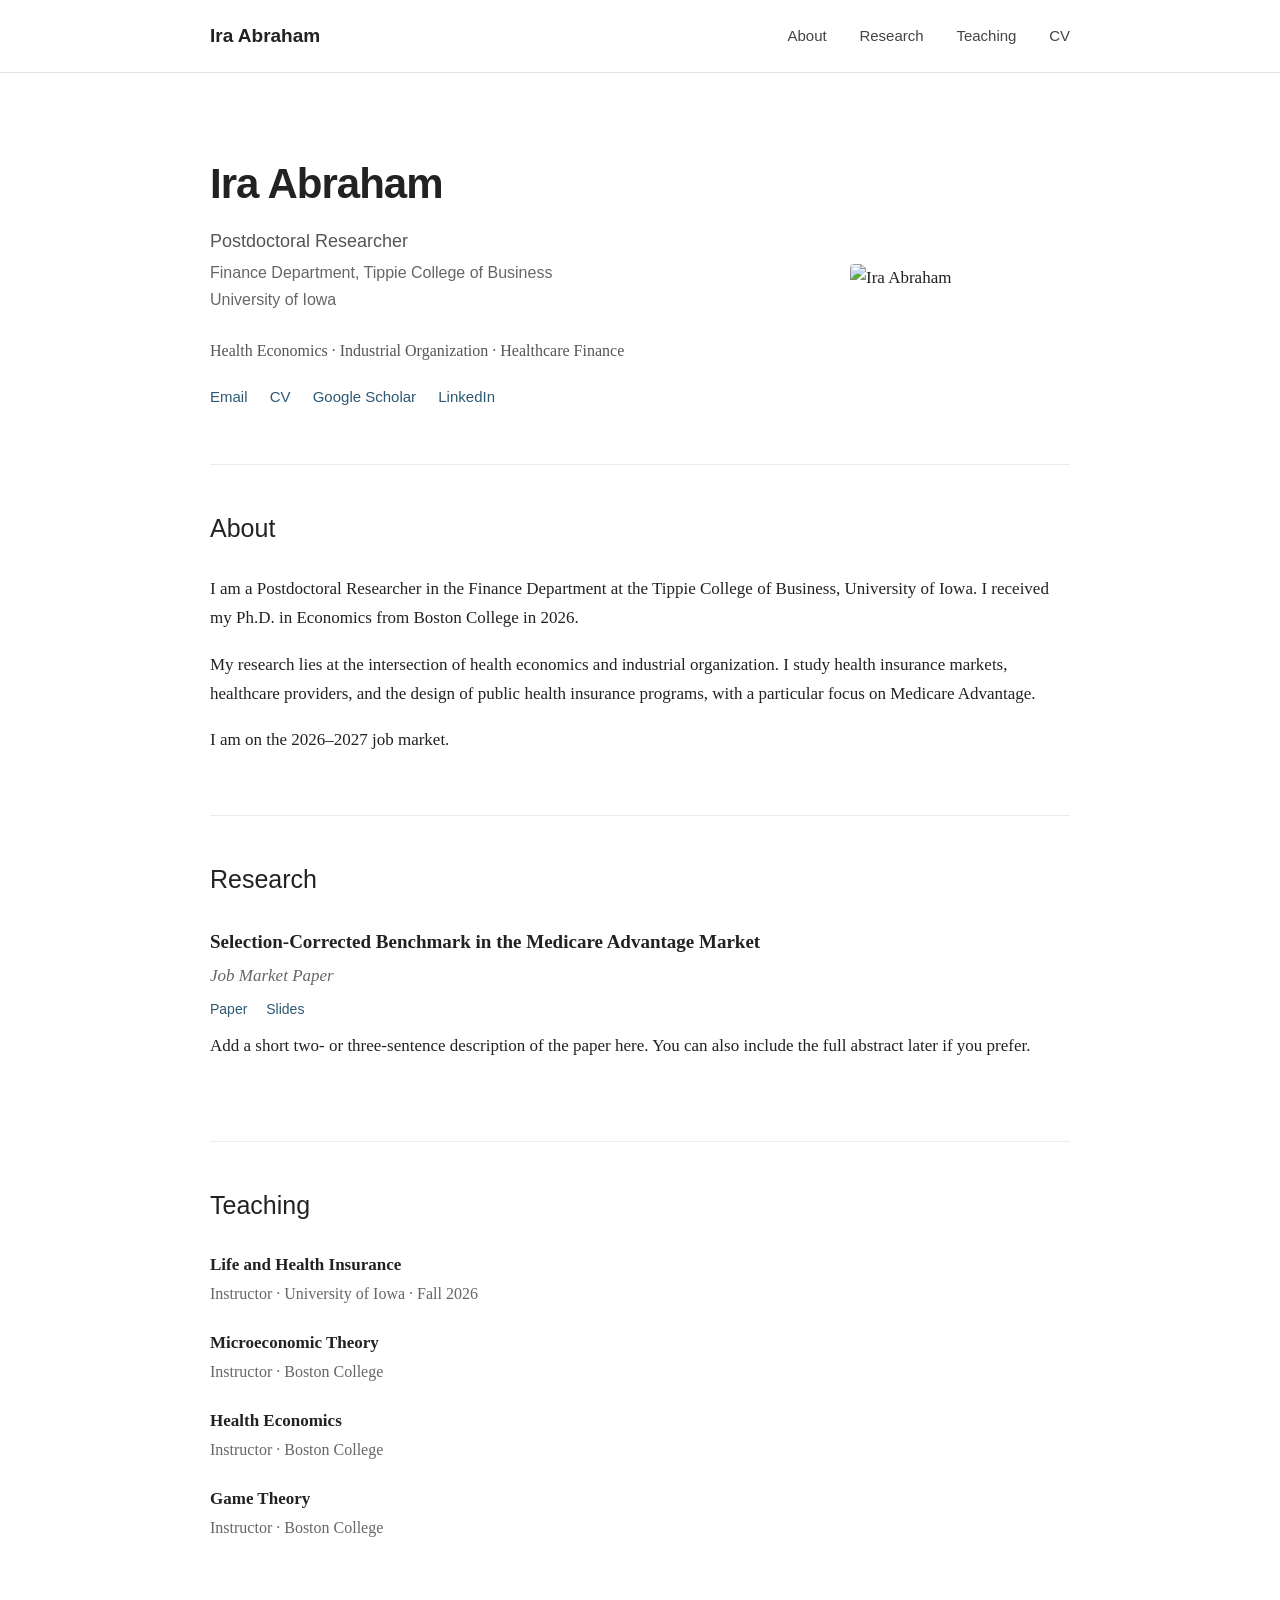
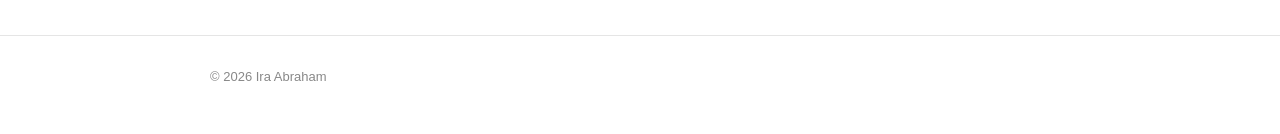
==== index.html @ f6c1aeca "Create index.html" ====
<!DOCTYPE html>
<html lang="en">

<head>
  <meta charset="UTF-8">
  <meta name="viewport" content="width=device-width, initial-scale=1.0">

  <title>Ira Abraham</title>

  <style>

    /* ---------- GENERAL ---------- */

    * {
      box-sizing: border-box;
    }

    html {
      scroll-behavior: smooth;
    }

    body {
      margin: 0;
      background: #ffffff;
      color: #222;
      font-family: Georgia, "Times New Roman", serif;
      font-size: 17px;
      line-height: 1.7;
    }

    a {
      color: #2d5873;
      text-decoration: none;
    }

    a:hover {
      text-decoration: underline;
    }

    .container {
      max-width: 920px;
      margin: 0 auto;
      padding: 0 30px;
    }


    /* ---------- NAVIGATION ---------- */

    nav {
      border-bottom: 1px solid #e5e5e5;
      padding: 20px 0;
      font-family: Arial, Helvetica, sans-serif;
    }

    .nav-inner {
      display: flex;
      justify-content: space-between;
      align-items: center;
    }

    .nav-name {
      font-size: 19px;
      font-weight: 600;
      color: #222;
    }

    .nav-links a {
      margin-left: 28px;
      color: #444;
      font-size: 15px;
    }


    /* ---------- INTRO ---------- */

    .intro {
      display: grid;
      grid-template-columns: 1fr 220px;
      gap: 60px;
      align-items: center;
      padding: 75px 0 55px;
    }

    h1 {
      font-family: Arial, Helvetica, sans-serif;
      font-size: 42px;
      margin: 0 0 6px;
      font-weight: 600;
      letter-spacing: -1px;
    }

    .position {
      font-family: Arial, Helvetica, sans-serif;
      font-size: 18px;
      color: #555;
      margin-bottom: 3px;
    }

    .institution {
      font-family: Arial, Helvetica, sans-serif;
      font-size: 16px;
      color: #666;
      margin-bottom: 23px;
    }

    .fields {
      font-size: 16px;
      color: #555;
      margin-bottom: 20px;
    }

    .profile-photo {
      width: 210px;
      height: 210px;
      object-fit: cover;
      border-radius: 4px;
    }

    .quick-links {
      font-family: Arial, Helvetica, sans-serif;
      font-size: 15px;
      margin-top: 18px;
    }

    .quick-links a {
      margin-right: 18px;
    }


    /* ---------- SECTIONS ---------- */

    section {
      padding: 42px 0;
      border-top: 1px solid #ececec;
    }

    h2 {
      font-family: Arial, Helvetica, sans-serif;
      font-size: 25px;
      font-weight: 500;
      margin-top: 0;
      margin-bottom: 25px;
    }

    p {
      margin-top: 0;
      margin-bottom: 18px;
    }


    /* ---------- RESEARCH ---------- */

    .paper {
      margin-bottom: 38px;
    }

    .paper-title {
      font-size: 19px;
      font-weight: bold;
      margin-bottom: 4px;
    }

    .paper-status {
      font-style: italic;
      color: #666;
      margin-bottom: 7px;
    }

    .paper-links {
      font-family: Arial, Helvetica, sans-serif;
      font-size: 14px;
      margin-bottom: 10px;
    }

    .paper-links a {
      margin-right: 15px;
    }


    /* ---------- TEACHING ---------- */

    .teaching-item {
      margin-bottom: 22px;
    }

    .course {
      font-weight: bold;
    }

    .course-details {
      color: #666;
      font-size: 16px;
    }


    /* ---------- FOOTER ---------- */

    footer {
      margin-top: 30px;
      border-top: 1px solid #e5e5e5;
      padding: 30px 0 45px;
      font-family: Arial, Helvetica, sans-serif;
      font-size: 13px;
      color: #888;
    }


    /* ---------- MOBILE ---------- */

    @media (max-width: 700px) {

      .intro {
        grid-template-columns: 1fr;
        padding-top: 45px;
        gap: 30px;
      }

      .profile-photo {
        width: 180px;
        height: 180px;
      }

      .intro-photo {
        order: -1;
      }

      h1 {
        font-size: 34px;
      }

      .nav-inner {
        flex-direction: column;
        align-items: flex-start;
      }

      .nav-links {
        margin-top: 12px;
      }

      .nav-links a {
        margin-left: 0;
        margin-right: 18px;
      }
    }

  </style>

</head>


<body>


<!-- NAVIGATION -->

<nav>
  <div class="container nav-inner">

    <div class="nav-name">
      Ira Abraham
    </div>

    <div class="nav-links">
      <a href="#about">About</a>
      <a href="#research">Research</a>
      <a href="#teaching">Teaching</a>
      <a href="assets/Ira_Abraham_CV.pdf" target="_blank">CV</a>
    </div>

  </div>
</nav>



<main class="container">


<!-- INTRO -->

<div class="intro">

  <div>

    <h1>Ira Abraham</h1>

    <div class="position">
      Postdoctoral Researcher
    </div>

    <div class="institution">
      Finance Department, Tippie College of Business<br>
      University of Iowa
    </div>

    <div class="fields">
      Health Economics · Industrial Organization · Healthcare Finance
    </div>

    <div class="quick-links">

      <a href="mailto:YOUR_EMAIL_HERE">
        Email
      </a>

      <a href="assets/Ira_Abraham_CV.pdf" target="_blank">
        CV
      </a>

      <a href="YOUR_GOOGLE_SCHOLAR_LINK" target="_blank">
        Google Scholar
      </a>

      <a href="YOUR_LINKEDIN_LINK" target="_blank">
        LinkedIn
      </a>

    </div>

  </div>


  <div class="intro-photo">

    <!-- Automatically uses your GitHub profile picture -->
    <img
      class="profile-photo"
      src="https://github.com/iraabraham.png"
      alt="Ira Abraham">

  </div>

</div>



<!-- ABOUT -->

<section id="about">

  <h2>About</h2>

  <p>
    I am a Postdoctoral Researcher in the Finance Department at the
    Tippie College of Business, University of Iowa.
    I received my Ph.D. in Economics from Boston College in 2026.
  </p>

  <p>
    My research lies at the intersection of health economics and
    industrial organization. I study health insurance markets,
    healthcare providers, and the design of public health insurance
    programs, with a particular focus on Medicare Advantage.
  </p>

  <p>
    I am on the 2026–2027 job market.
  </p>

</section>



<!-- RESEARCH -->

<section id="research">

  <h2>Research</h2>


  <div class="paper">

    <div class="paper-title">
      Selection-Corrected Benchmark in the Medicare Advantage Market
    </div>

    <div class="paper-status">
      Job Market Paper
    </div>

    <div class="paper-links">

      <a href="#" target="_blank">
        Paper
      </a>

      <a href="#" target="_blank">
        Slides
      </a>

    </div>

    <p>
      Add a short two- or three-sentence description of the paper here.
      You can also include the full abstract later if you prefer.
    </p>

  </div>


  <!--
  COPY THIS BLOCK WHEN YOU WANT TO ADD ANOTHER PAPER

  <div class="paper">

    <div class="paper-title">
      Title of Paper
    </div>

    <div class="paper-status">
      Working Paper
    </div>

    <div class="paper-links">
      <a href="#" target="_blank">Paper</a>
    </div>

    <p>
      Short description of the paper.
    </p>

  </div>

  -->


</section>



<!-- TEACHING -->

<section id="teaching">

  <h2>Teaching</h2>


  <div class="teaching-item">

    <div class="course">
      Life and Health Insurance
    </div>

    <div class="course-details">
      Instructor · University of Iowa · Fall 2026
    </div>

  </div>


  <div class="teaching-item">

    <div class="course">
      Microeconomic Theory
    </div>

    <div class="course-details">
      Instructor · Boston College
    </div>

  </div>


  <div class="teaching-item">

    <div class="course">
      Health Economics
    </div>

    <div class="course-details">
      Instructor · Boston College
    </div>

  </div>


  <div class="teaching-item">

    <div class="course">
      Game Theory
    </div>

    <div class="course-details">
      Instructor · Boston College
    </div>

  </div>

</section>



</main>



<!-- FOOTER -->

<footer>

  <div class="container">

    © 2026 Ira Abraham

  </div>

</footer>


</body>
</html>
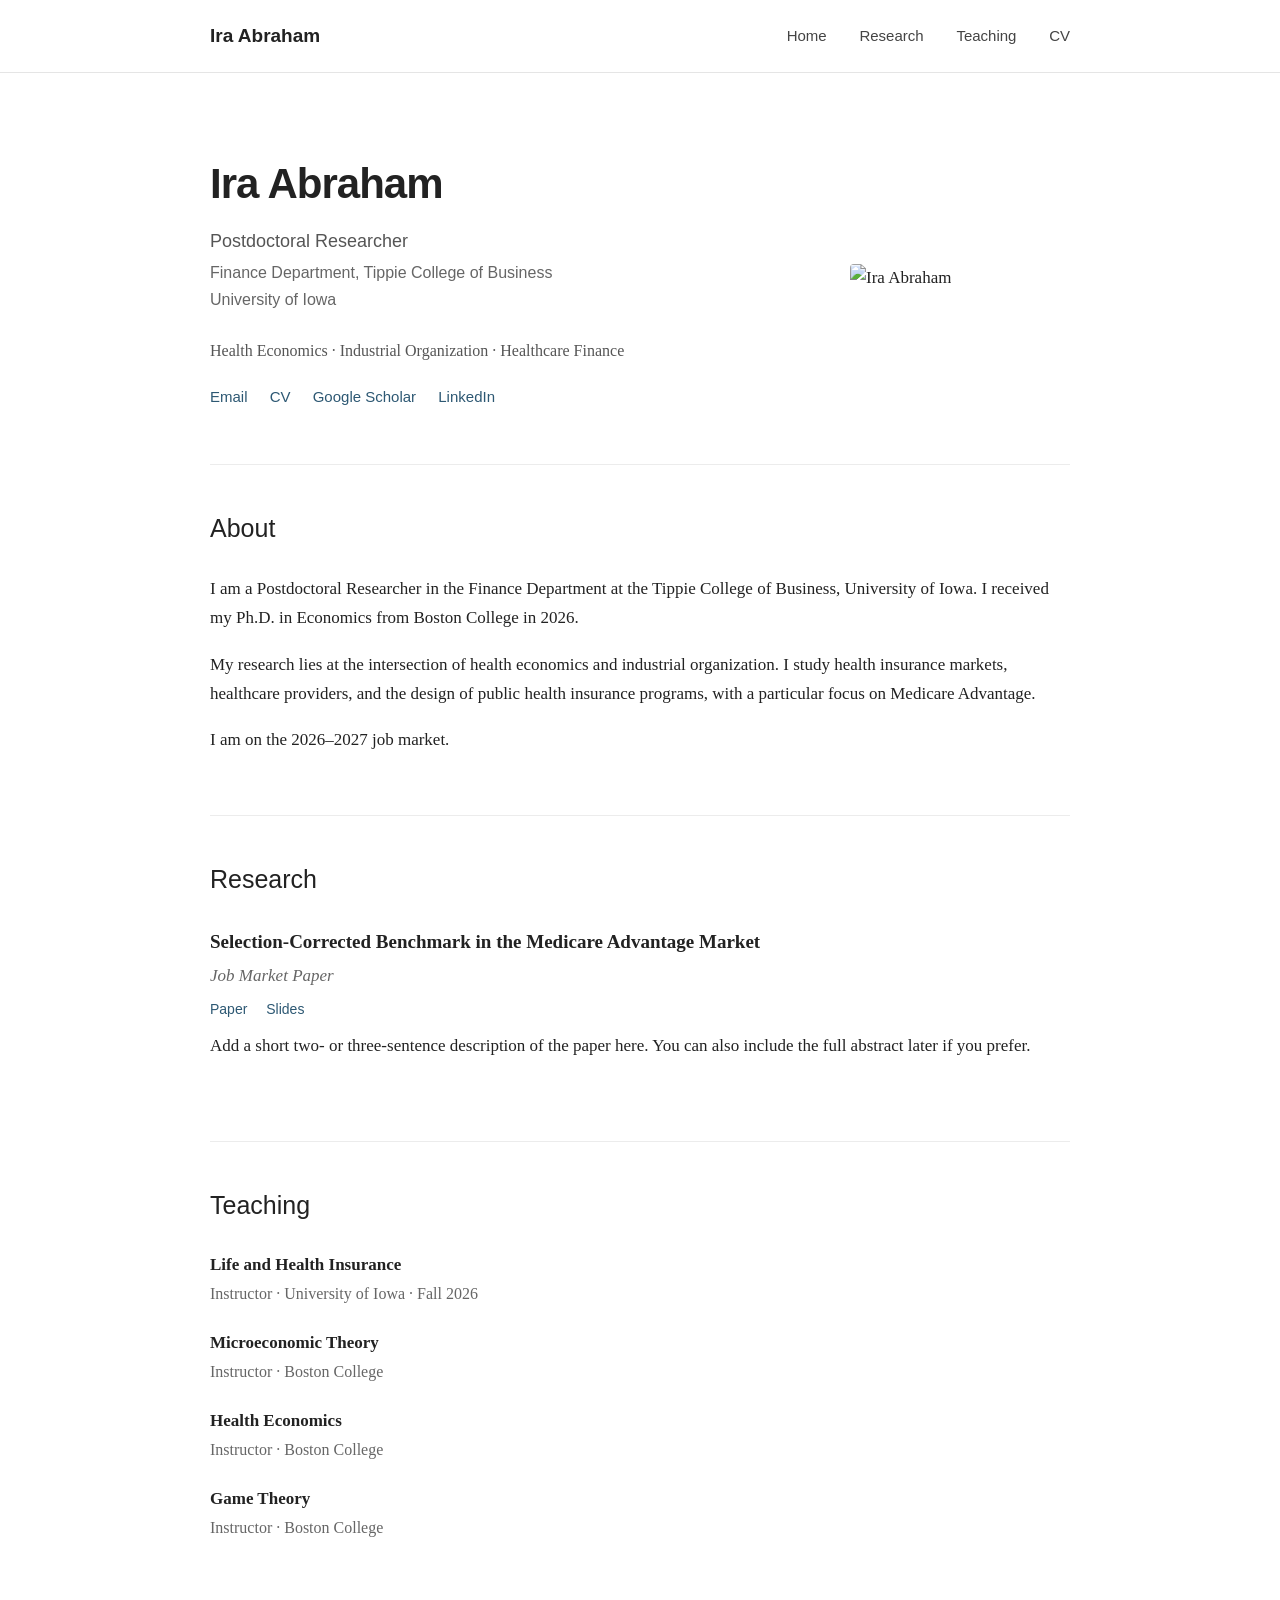
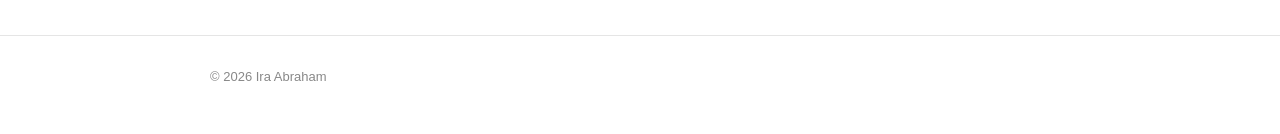
==== commit af51bd39: "Update index.html" ====
--- a/index.html
+++ b/index.html
@@ -260,12 +260,12 @@
       Ira Abraham
     </div>
 
-    <div class="nav-links">
-      <a href="#about">About</a>
-      <a href="#research">Research</a>
-      <a href="#teaching">Teaching</a>
-      <a href="assets/Ira_Abraham_CV.pdf" target="_blank">CV</a>
-    </div>
+  <div class="nav-links">
+    <a href="index.html">Home</a>
+    <a href="research.html">Research</a>
+    <a href="teaching.html">Teaching</a>
+    <a href="assets/Ira_Abraham_CV.pdf" target="_blank">CV</a>
+  </div>
 
   </div>
 </nav>
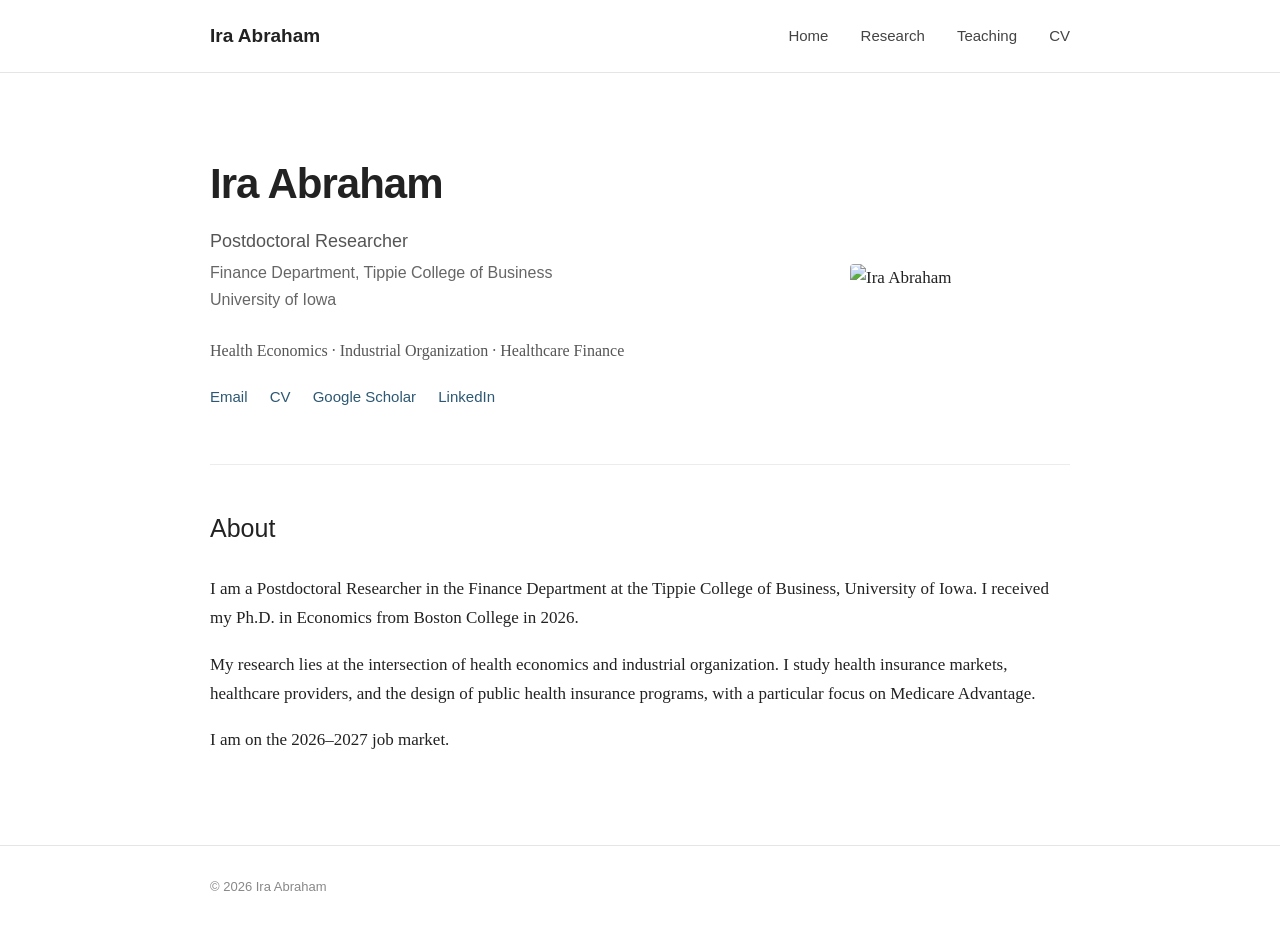
==== commit 90dcb1b2: "Update index.html" ====
--- a/index.html
+++ b/index.html
@@ -13,10 +13,6 @@
 
     * {
       box-sizing: border-box;
-    }
-
-    html {
-      scroll-behavior: smooth;
     }
 
     body {
@@ -61,13 +57,21 @@
     .nav-name {
       font-size: 19px;
       font-weight: 600;
+    }
+
+    .nav-name a {
       color: #222;
+      text-decoration: none;
     }
 
     .nav-links a {
       margin-left: 28px;
       color: #444;
       font-size: 15px;
+    }
+
+    .nav-links a:hover {
+      color: #000;
     }
 
 
@@ -127,7 +131,7 @@
     }
 
 
-    /* ---------- SECTIONS ---------- */
+    /* ---------- ABOUT ---------- */
 
     section {
       padding: 42px 0;
@@ -148,51 +152,6 @@
     }
 
 
-    /* ---------- RESEARCH ---------- */
-
-    .paper {
-      margin-bottom: 38px;
-    }
-
-    .paper-title {
-      font-size: 19px;
-      font-weight: bold;
-      margin-bottom: 4px;
-    }
-
-    .paper-status {
-      font-style: italic;
-      color: #666;
-      margin-bottom: 7px;
-    }
-
-    .paper-links {
-      font-family: Arial, Helvetica, sans-serif;
-      font-size: 14px;
-      margin-bottom: 10px;
-    }
-
-    .paper-links a {
-      margin-right: 15px;
-    }
-
-
-    /* ---------- TEACHING ---------- */
-
-    .teaching-item {
-      margin-bottom: 22px;
-    }
-
-    .course {
-      font-weight: bold;
-    }
-
-    .course-details {
-      color: #666;
-      font-size: 16px;
-    }
-
-
     /* ---------- FOOTER ---------- */
 
     footer {
@@ -241,6 +200,7 @@
         margin-left: 0;
         margin-right: 18px;
       }
+
     }
 
   </style>
@@ -254,20 +214,35 @@
 <!-- NAVIGATION -->
 
 <nav>
+
   <div class="container nav-inner">
 
     <div class="nav-name">
-      Ira Abraham
-    </div>
-
-  <div class="nav-links">
-    <a href="index.html">Home</a>
-    <a href="research.html">Research</a>
-    <a href="teaching.html">Teaching</a>
-    <a href="assets/Ira_Abraham_CV.pdf" target="_blank">CV</a>
+      <a href="index.html">Ira Abraham</a>
+    </div>
+
+    <div class="nav-links">
+
+      <a href="index.html">
+        Home
+      </a>
+
+      <a href="research.html">
+        Research
+      </a>
+
+      <a href="teaching.html">
+        Teaching
+      </a>
+
+      <a href="assets/Ira_Abraham_CV.pdf" target="_blank">
+        CV
+      </a>
+
+    </div>
+
   </div>
 
-  </div>
 </nav>
 
 
@@ -296,6 +271,7 @@
       Health Economics · Industrial Organization · Healthcare Finance
     </div>
 
+
     <div class="quick-links">
 
       <a href="mailto:YOUR_EMAIL_HERE">
@@ -321,7 +297,6 @@
 
   <div class="intro-photo">
 
-    <!-- Automatically uses your GitHub profile picture -->
     <img
       class="profile-photo"
       src="https://github.com/iraabraham.png"
@@ -335,7 +310,7 @@
 
 <!-- ABOUT -->
 
-<section id="about">
+<section>
 
   <h2>About</h2>
 
@@ -359,152 +334,23 @@
 </section>
 
 
-
-<!-- RESEARCH -->
-
-<section id="research">
-
-  <h2>Research</h2>
-
-
-  <div class="paper">
-
-    <div class="paper-title">
-      Selection-Corrected Benchmark in the Medicare Advantage Market
-    </div>
-
-    <div class="paper-status">
-      Job Market Paper
-    </div>
-
-    <div class="paper-links">
-
-      <a href="#" target="_blank">
-        Paper
-      </a>
-
-      <a href="#" target="_blank">
-        Slides
-      </a>
-
-    </div>
-
-    <p>
-      Add a short two- or three-sentence description of the paper here.
-      You can also include the full abstract later if you prefer.
-    </p>
+</main>
+
+
+
+<!-- FOOTER -->
+
+<footer>
+
+  <div class="container">
+
+    © 2026 Ira Abraham
 
   </div>
 
-
-  <!--
-  COPY THIS BLOCK WHEN YOU WANT TO ADD ANOTHER PAPER
-
-  <div class="paper">
-
-    <div class="paper-title">
-      Title of Paper
-    </div>
-
-    <div class="paper-status">
-      Working Paper
-    </div>
-
-    <div class="paper-links">
-      <a href="#" target="_blank">Paper</a>
-    </div>
-
-    <p>
-      Short description of the paper.
-    </p>
-
-  </div>
-
-  -->
-
-
-</section>
-
-
-
-<!-- TEACHING -->
-
-<section id="teaching">
-
-  <h2>Teaching</h2>
-
-
-  <div class="teaching-item">
-
-    <div class="course">
-      Life and Health Insurance
-    </div>
-
-    <div class="course-details">
-      Instructor · University of Iowa · Fall 2026
-    </div>
-
-  </div>
-
-
-  <div class="teaching-item">
-
-    <div class="course">
-      Microeconomic Theory
-    </div>
-
-    <div class="course-details">
-      Instructor · Boston College
-    </div>
-
-  </div>
-
-
-  <div class="teaching-item">
-
-    <div class="course">
-      Health Economics
-    </div>
-
-    <div class="course-details">
-      Instructor · Boston College
-    </div>
-
-  </div>
-
-
-  <div class="teaching-item">
-
-    <div class="course">
-      Game Theory
-    </div>
-
-    <div class="course-details">
-      Instructor · Boston College
-    </div>
-
-  </div>
-
-</section>
-
-
-
-</main>
-
-
-
-<!-- FOOTER -->
-
-<footer>
-
-  <div class="container">
-
-    © 2026 Ira Abraham
-
-  </div>
-
 </footer>
 
 
 </body>
+
 </html>
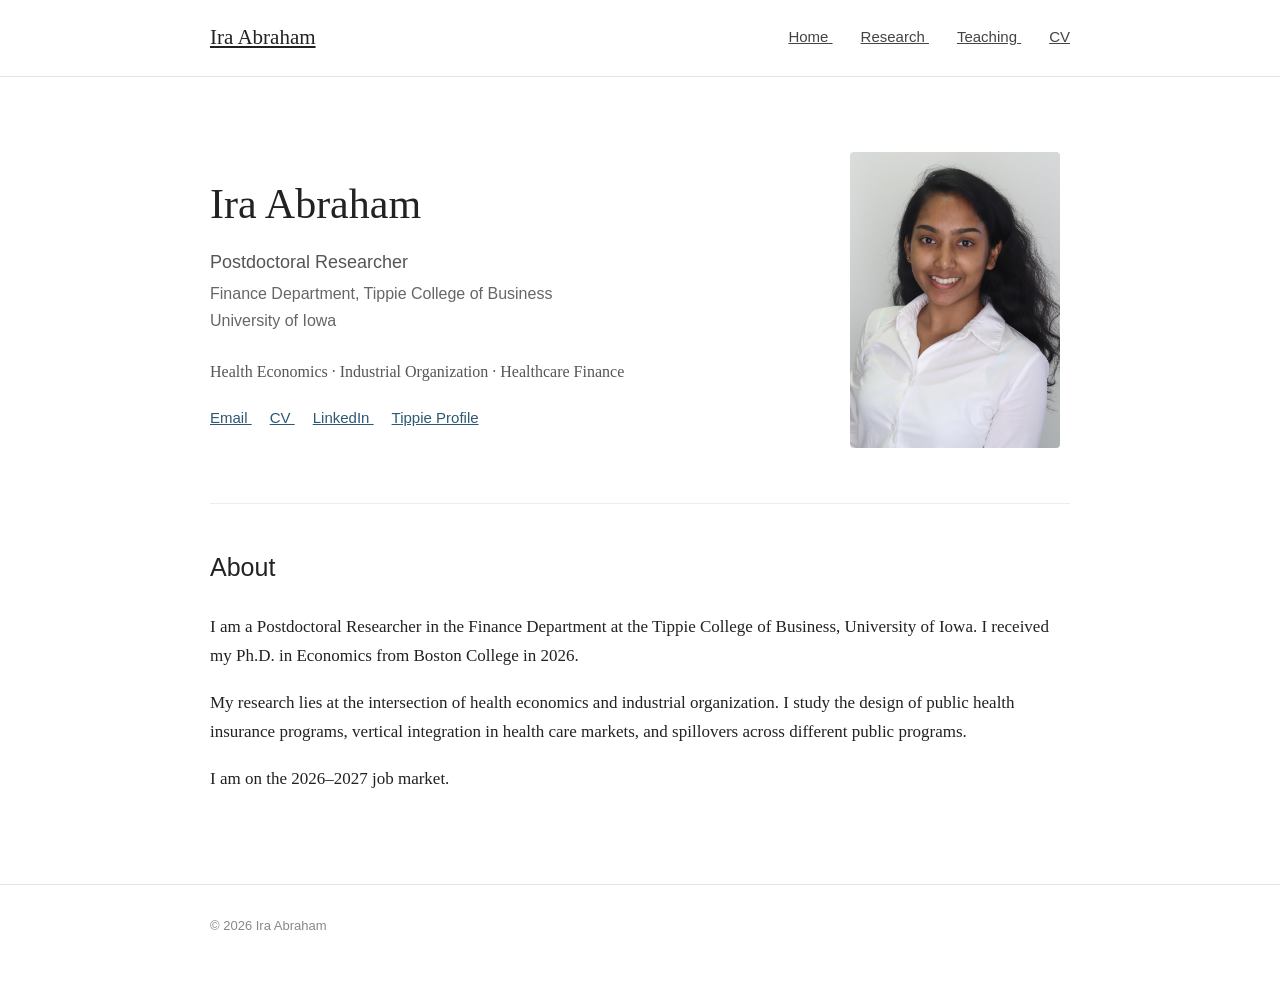
==== commit aa9442ca: "Update academic website assets and layout" ====
--- a/index.html
+++ b/index.html
@@ -7,208 +7,12 @@
 
   <title>Ira Abraham</title>
 
-  <style>
-
-    /* ---------- GENERAL ---------- */
-
-    * {
-      box-sizing: border-box;
-    }
-
-    body {
-      margin: 0;
-      background: #ffffff;
-      color: #222;
-      font-family: Georgia, "Times New Roman", serif;
-      font-size: 17px;
-      line-height: 1.7;
-    }
-
-    a {
-      color: #2d5873;
-      text-decoration: none;
-    }
-
-    a:hover {
-      text-decoration: underline;
-    }
-
-    .container {
-      max-width: 920px;
-      margin: 0 auto;
-      padding: 0 30px;
-    }
-
-
-    /* ---------- NAVIGATION ---------- */
-
-    nav {
-      border-bottom: 1px solid #e5e5e5;
-      padding: 20px 0;
-      font-family: Arial, Helvetica, sans-serif;
-    }
-
-    .nav-inner {
-      display: flex;
-      justify-content: space-between;
-      align-items: center;
-    }
-
-    .nav-name {
-      font-size: 19px;
-      font-weight: 600;
-    }
-
-    .nav-name a {
-      color: #222;
-      text-decoration: none;
-    }
-
-    .nav-links a {
-      margin-left: 28px;
-      color: #444;
-      font-size: 15px;
-    }
-
-    .nav-links a:hover {
-      color: #000;
-    }
-
-
-    /* ---------- INTRO ---------- */
-
-    .intro {
-      display: grid;
-      grid-template-columns: 1fr 220px;
-      gap: 60px;
-      align-items: center;
-      padding: 75px 0 55px;
-    }
-
-    h1 {
-      font-family: Arial, Helvetica, sans-serif;
-      font-size: 42px;
-      margin: 0 0 6px;
-      font-weight: 600;
-      letter-spacing: -1px;
-    }
-
-    .position {
-      font-family: Arial, Helvetica, sans-serif;
-      font-size: 18px;
-      color: #555;
-      margin-bottom: 3px;
-    }
-
-    .institution {
-      font-family: Arial, Helvetica, sans-serif;
-      font-size: 16px;
-      color: #666;
-      margin-bottom: 23px;
-    }
-
-    .fields {
-      font-size: 16px;
-      color: #555;
-      margin-bottom: 20px;
-    }
-
-    .profile-photo {
-      width: 210px;
-      height: 210px;
-      object-fit: cover;
-      border-radius: 4px;
-    }
-
-    .quick-links {
-      font-family: Arial, Helvetica, sans-serif;
-      font-size: 15px;
-      margin-top: 18px;
-    }
-
-    .quick-links a {
-      margin-right: 18px;
-    }
-
-
-    /* ---------- ABOUT ---------- */
-
-    section {
-      padding: 42px 0;
-      border-top: 1px solid #ececec;
-    }
-
-    h2 {
-      font-family: Arial, Helvetica, sans-serif;
-      font-size: 25px;
-      font-weight: 500;
-      margin-top: 0;
-      margin-bottom: 25px;
-    }
-
-    p {
-      margin-top: 0;
-      margin-bottom: 18px;
-    }
-
-
-    /* ---------- FOOTER ---------- */
-
-    footer {
-      margin-top: 30px;
-      border-top: 1px solid #e5e5e5;
-      padding: 30px 0 45px;
-      font-family: Arial, Helvetica, sans-serif;
-      font-size: 13px;
-      color: #888;
-    }
-
-
-    /* ---------- MOBILE ---------- */
-
-    @media (max-width: 700px) {
-
-      .intro {
-        grid-template-columns: 1fr;
-        padding-top: 45px;
-        gap: 30px;
-      }
-
-      .profile-photo {
-        width: 180px;
-        height: 180px;
-      }
-
-      .intro-photo {
-        order: -1;
-      }
-
-      h1 {
-        font-size: 34px;
-      }
-
-      .nav-inner {
-        flex-direction: column;
-        align-items: flex-start;
-      }
-
-      .nav-links {
-        margin-top: 12px;
-      }
-
-      .nav-links a {
-        margin-left: 0;
-        margin-right: 18px;
-      }
-
-    }
-
-  </style>
+  <link rel="stylesheet" href="assets/style.css">
 
 </head>
 
 
-<body>
+<body class="home">
 
 
 <!-- NAVIGATION -->
@@ -235,7 +39,7 @@
         Teaching
       </a>
 
-      <a href="assets/Ira_Abraham_CV.pdf" target="_blank">
+      <a href="assets/CV__Ira_Abraham.pdf" target="_blank">
         CV
       </a>
 
@@ -274,20 +78,20 @@
 
     <div class="quick-links">
 
-      <a href="mailto:YOUR_EMAIL_HERE">
+      <a href="mailto:ilabraham@uiowa.edu">
         Email
       </a>
 
-      <a href="assets/Ira_Abraham_CV.pdf" target="_blank">
+      <a href="assets/CV__Ira_Abraham.pdf" target="_blank">
         CV
       </a>
 
-      <a href="YOUR_GOOGLE_SCHOLAR_LINK" target="_blank">
-        Google Scholar
+      <a href="https://www.linkedin.com/in/ira-abraham-8a501817b/" target="_blank">
+        LinkedIn
       </a>
 
-      <a href="YOUR_LINKEDIN_LINK" target="_blank">
-        LinkedIn
+      <a href="https://tippie.uiowa.edu/people/ira-abraham" target="_blank">
+        Tippie Profile
       </a>
 
     </div>
@@ -299,7 +103,7 @@
 
     <img
       class="profile-photo"
-      src="https://github.com/iraabraham.png"
+      src="assets/profile-photo.jpg"
       alt="Ira Abraham">
 
   </div>
@@ -322,9 +126,9 @@
 
   <p>
     My research lies at the intersection of health economics and
-    industrial organization. I study health insurance markets,
-    healthcare providers, and the design of public health insurance
-    programs, with a particular focus on Medicare Advantage.
+    industrial organization. I study the design of public health
+    insurance programs, vertical integration in health care markets,
+    and spillovers across different public programs.
   </p>
 
   <p>
--- a/assets/style.css
+++ b/assets/style.css
@@ -0,0 +1,502 @@
+/* ---------- GENERAL ---------- */
+
+* {
+  box-sizing: border-box;
+}
+
+body {
+  margin: 0;
+  background: #ffffff;
+  color: #222;
+  font-family: Georgia, "Times New Roman", serif;
+  font-size: 17px;
+  line-height: 1.7;
+}
+
+a {
+  color: #2d5873;
+  text-decoration: underline;
+}
+
+a:hover {
+  text-decoration: underline;
+}
+
+.container {
+  max-width: 920px;
+  margin: 0 auto;
+  padding: 0 30px;
+}
+
+
+/* ---------- NAVIGATION ---------- */
+
+nav {
+  border-bottom: 1px solid #e5e5e5;
+  padding: 20px 0;
+  font-family: Arial, Helvetica, sans-serif;
+}
+
+.nav-inner {
+  display: flex;
+  justify-content: space-between;
+  align-items: center;
+}
+
+.nav-name {
+  font-family: Georgia, "Times New Roman", serif;
+  font-size: 21px;
+  font-weight: 500;
+  letter-spacing: 0;
+}
+
+.nav-name a {
+  color: #222;
+}
+
+.nav-links a {
+  margin-left: 28px;
+  color: #444;
+  font-size: 15px;
+}
+
+.nav-links a:hover {
+  color: #000;
+}
+
+
+/* ---------- INTRO ---------- */
+
+.intro {
+  display: grid;
+  grid-template-columns: 1fr 220px;
+  gap: 60px;
+  align-items: center;
+  padding: 75px 0 55px;
+}
+
+.home h1 {
+  font-family: Georgia, "Times New Roman", serif;
+  font-size: 42px;
+  margin: 0 0 6px;
+  font-weight: 500;
+  letter-spacing: 0;
+}
+
+.position {
+  font-family: Arial, Helvetica, sans-serif;
+  font-size: 18px;
+  color: #555;
+  margin-bottom: 3px;
+}
+
+.institution {
+  font-family: Arial, Helvetica, sans-serif;
+  font-size: 16px;
+  color: #666;
+  margin-bottom: 23px;
+}
+
+.fields {
+  font-size: 16px;
+  color: #555;
+  margin-bottom: 20px;
+}
+
+.profile-photo {
+  width: 210px;
+  height: auto;
+  display: block;
+  border-radius: 4px;
+}
+
+.quick-links {
+  font-family: Arial, Helvetica, sans-serif;
+  font-size: 15px;
+  margin-top: 18px;
+}
+
+.quick-links a {
+  margin-right: 18px;
+}
+
+
+/* ---------- PAGE HEADER ---------- */
+
+.page-header {
+  padding: 65px 0 35px;
+}
+
+.page h1 {
+  font-family: Arial, Helvetica, sans-serif;
+  font-size: 36px;
+  font-weight: 500;
+  margin: 0;
+  letter-spacing: -0.5px;
+}
+
+
+/* ---------- SECTIONS ---------- */
+
+.home section {
+  padding: 42px 0;
+  border-top: 1px solid #ececec;
+}
+
+.page section {
+  padding: 35px 0 20px;
+  border-top: 1px solid #ececec;
+}
+
+.home h2 {
+  font-family: Arial, Helvetica, sans-serif;
+  font-size: 25px;
+  font-weight: 500;
+  margin-top: 0;
+  margin-bottom: 25px;
+}
+
+.research-page h2 {
+  font-family: Arial, Helvetica, sans-serif;
+  color: #777;
+  font-size: 14px;
+  font-weight: 500;
+  letter-spacing: 0.5px;
+  margin-top: 0;
+  margin-bottom: 14px;
+  text-transform: uppercase;
+}
+
+.research-page .page-header,
+.teaching-page .page-header {
+  padding: 42px 0 12px;
+}
+
+.research-page h1,
+.teaching-page h1 {
+  color: #777;
+  font-size: 14px;
+  font-weight: 500;
+  letter-spacing: 0.5px;
+  text-transform: uppercase;
+}
+
+.research-page section,
+.teaching-page section {
+  padding: 24px 0 10px;
+}
+
+.teaching-page h2 {
+  font-family: Arial, Helvetica, sans-serif;
+  font-size: 20px;
+  font-weight: 600;
+  margin-top: 0;
+  margin-bottom: 4px;
+}
+
+p {
+  margin-top: 0;
+  margin-bottom: 18px;
+}
+
+
+/* ---------- PAPERS ---------- */
+
+.paper {
+  margin-bottom: 55px;
+}
+
+.research-page .paper {
+  margin-bottom: 0;
+  padding: 18px 0 22px;
+  border-top: 1px solid #f0f0f0;
+}
+
+.research-page h2 + .paper {
+  border-top: 0;
+  padding-top: 0;
+}
+
+.research-page section:first-of-type .paper:first-child {
+  border-top: 0;
+  padding-top: 0;
+}
+
+.paper-title {
+  font-size: 20px;
+  font-weight: bold;
+  margin-bottom: 4px;
+}
+
+.research-page .paper-title {
+  font-size: 19px;
+  font-weight: 500;
+  line-height: 1.35;
+  margin-bottom: 5px;
+}
+
+.paper-status {
+  font-family: Arial, Helvetica, sans-serif;
+  text-transform: uppercase;
+  letter-spacing: 0.5px;
+  font-size: 12px;
+  font-weight: 600;
+  color: #777;
+  margin-bottom: 7px;
+}
+
+.research-page .paper-status {
+  text-transform: none;
+  letter-spacing: 0;
+  font-size: 14px;
+  font-weight: 400;
+  margin-bottom: 6px;
+}
+
+.coauthors {
+  font-size: 16px;
+  margin-bottom: 9px;
+  color: #555;
+}
+
+.research-page .coauthors {
+  font-size: 15px;
+  margin-bottom: 6px;
+}
+
+.paper-links {
+  font-family: Arial, Helvetica, sans-serif;
+  font-size: 14px;
+  margin-bottom: 16px;
+}
+
+.research-page .paper-links {
+  margin-bottom: 8px;
+}
+
+.paper-links a {
+  margin-right: 16px;
+}
+
+.abstract-label {
+  font-weight: bold;
+}
+
+.abstract {
+  max-width: 850px;
+}
+
+.abstract p {
+  margin-top: 0;
+  margin-bottom: 15px;
+}
+
+.research-page .abstract {
+  color: #333;
+  font-size: 16px;
+  line-height: 1.65;
+  max-width: 850px;
+}
+
+.research-page .abstract summary {
+  color: #777;
+  cursor: pointer;
+  display: inline-block;
+  font-family: Arial, Helvetica, sans-serif;
+  font-size: 14px;
+  font-weight: 500;
+  letter-spacing: 0.5px;
+  margin-bottom: 6px;
+}
+
+.research-page .abstract summary:hover {
+  color: #555;
+  text-decoration: underline;
+}
+
+.research-page .abstract[open] summary {
+  margin-bottom: 8px;
+}
+
+.research-page .abstract p {
+  margin-top: 0;
+  margin-bottom: 0;
+}
+
+.research-page .abstract-label {
+  display: none;
+}
+
+
+/* ---------- COURSES ---------- */
+
+.department {
+  font-family: Arial, Helvetica, sans-serif;
+  font-size: 14px;
+  color: #777;
+  margin-top: -25px;
+  margin-bottom: 35px;
+}
+
+.teaching-page .department {
+  margin-top: 0;
+  margin-bottom: 12px;
+}
+
+.course {
+  margin-bottom: 38px;
+}
+
+.teaching-page .course {
+  display: grid;
+  grid-template-columns: minmax(0, 1fr) auto;
+  column-gap: 24px;
+  row-gap: 2px;
+  align-items: baseline;
+  margin-left: 24px;
+  margin-bottom: 0;
+  padding: 12px 0;
+  border-top: 1px solid #f0f0f0;
+}
+
+.teaching-page .department + .course {
+  border-top: 0;
+}
+
+.course-title {
+  font-size: 19px;
+  font-weight: bold;
+  margin-bottom: 3px;
+}
+
+.teaching-page .course-title {
+  font-size: 17px;
+  font-weight: 400;
+  margin-bottom: 0;
+}
+
+.course-semester {
+  color: #666;
+  font-size: 16px;
+  margin-bottom: 8px;
+}
+
+.teaching-page .course-semester {
+  color: #666;
+  font-size: 15px;
+  margin-bottom: 0;
+}
+
+.course-role {
+  font-style: italic;
+  color: #666;
+  font-size: 15px;
+  margin-bottom: 8px;
+}
+
+.teaching-page .course-role {
+  font-size: 15px;
+  margin-bottom: 0;
+}
+
+.course-links {
+  font-family: Arial, Helvetica, sans-serif;
+  font-size: 14px;
+}
+
+.teaching-page .course-links {
+  grid-column: 2;
+  grid-row: 1 / span 3;
+  white-space: nowrap;
+}
+
+.course-links a {
+  margin-right: 16px;
+}
+
+
+/* ---------- FOOTER ---------- */
+
+footer {
+  border-top: 1px solid #e5e5e5;
+  padding: 30px 0 45px;
+  font-family: Arial, Helvetica, sans-serif;
+  font-size: 13px;
+  color: #888;
+}
+
+.home footer {
+  margin-top: 30px;
+}
+
+.page footer {
+  margin-top: 35px;
+}
+
+
+/* ---------- MOBILE ---------- */
+
+@media (max-width: 700px) {
+
+  .nav-inner {
+    flex-direction: column;
+    align-items: flex-start;
+  }
+
+  .nav-links {
+    margin-top: 12px;
+  }
+
+  .nav-links a {
+    margin-left: 0;
+    margin-right: 18px;
+  }
+
+  .intro {
+    grid-template-columns: 1fr;
+    padding-top: 45px;
+    gap: 30px;
+  }
+
+  .profile-photo {
+    width: 180px;
+  }
+
+  .intro-photo {
+    order: -1;
+  }
+
+  .home h1 {
+    font-size: 34px;
+  }
+
+  .page-header {
+    padding-top: 45px;
+  }
+
+  .page h1 {
+    font-size: 31px;
+  }
+
+  .teaching-page .page-header {
+    padding-top: 34px;
+  }
+
+  .research-page h1,
+  .teaching-page h1 {
+    font-size: 13px;
+  }
+
+  .teaching-page .course {
+    grid-template-columns: 1fr;
+    margin-left: 16px;
+    row-gap: 3px;
+  }
+
+  .teaching-page .course-links {
+    grid-column: 1;
+    grid-row: auto;
+    margin-top: 2px;
+  }
+
+}
